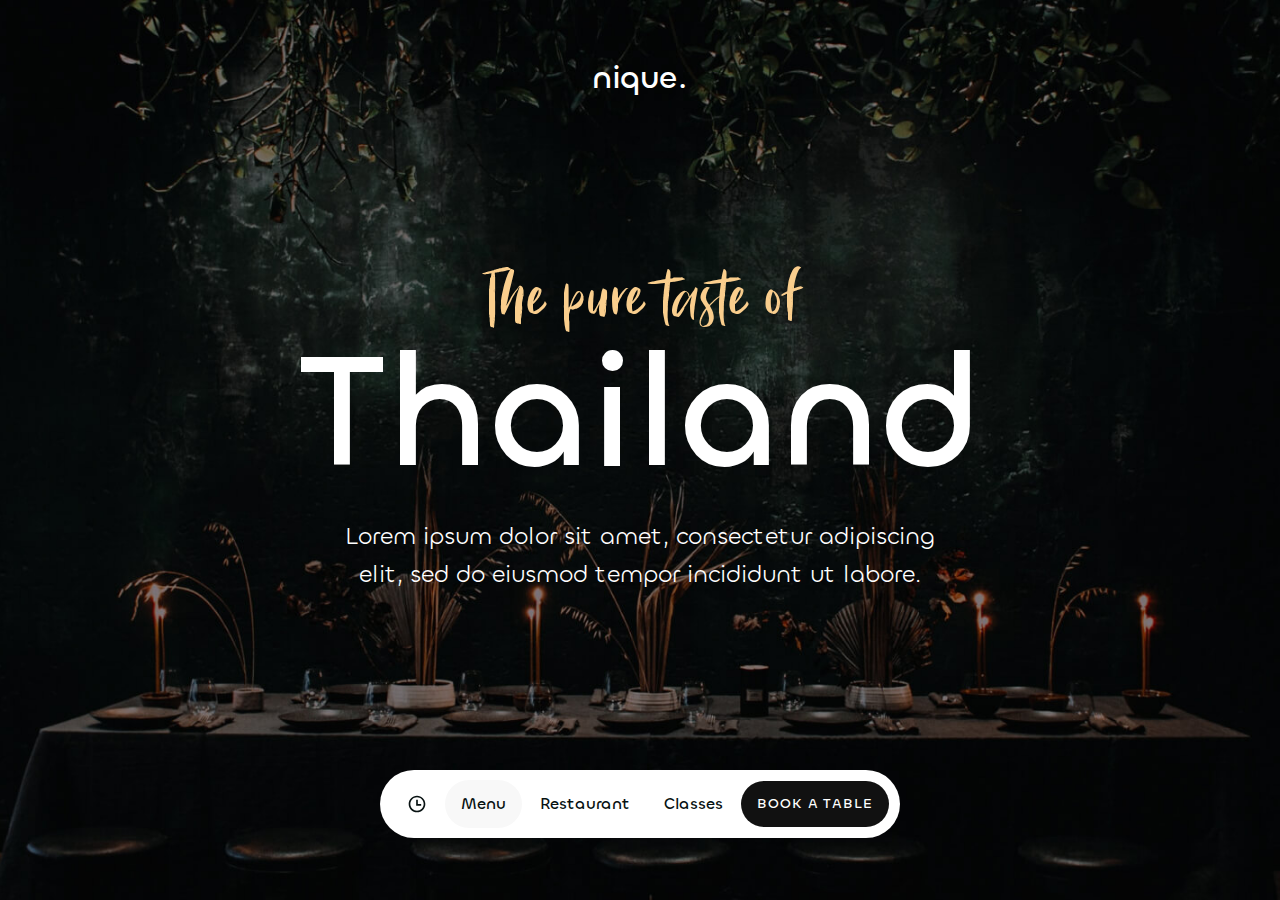
==== index.html @ 68ad3a89 "first commit" ====
<!DOCTYPE html>
<html lang="en">
  <head>
    <meta charset="UTF-8" />
    <meta name="viewport" content="width=device-width, initial-scale=1.0" />
    <title>Nique restaurant</title>
    <link rel="stylesheet" href="./css/main.css" />
  </head>
  <body>
    <header class="header">
      <a class="header-logo" href="#"> nique. </a>
      <div class="header-content">
        <h1 class="header-title">
          The pure taste of
          <span>Thailand</span>
        </h1>
        <p>
          Lorem ipsum dolor sit amet, consectetur adipiscing elit, sed do
          eiusmod tempor incididunt ut labore.
        </p>
      </div>
      <div class="header-nav nav">
				<button class="nav-link">
					<img src="./img/icons/clock.svg" alt="Time table">
				</button>
				<a class="nav-link active" href="#">Menu</a>
				<a class="nav-link" href="#">Restaurant</a>
				<a class="nav-link" href="#">Classes</a>
				<a class="nav-link primary" href="#">Book a Table</a>
				 
			</div>
    </header>
  </body>
</html>
---- css/main.css ----
/* Шрифты */
@import './../fonts/bitter-rose/stylesheet.css';
@import './../fonts/cabinet-grotesk/stylesheet.css';
@import './../fonts/chillax/css/chillax.css';

/* Основные стили */
@import './base/reset.css';
@import './base/base.css';

/* Блоки  */
@import './blocks/header.css';
@import './blocks/nav.css';
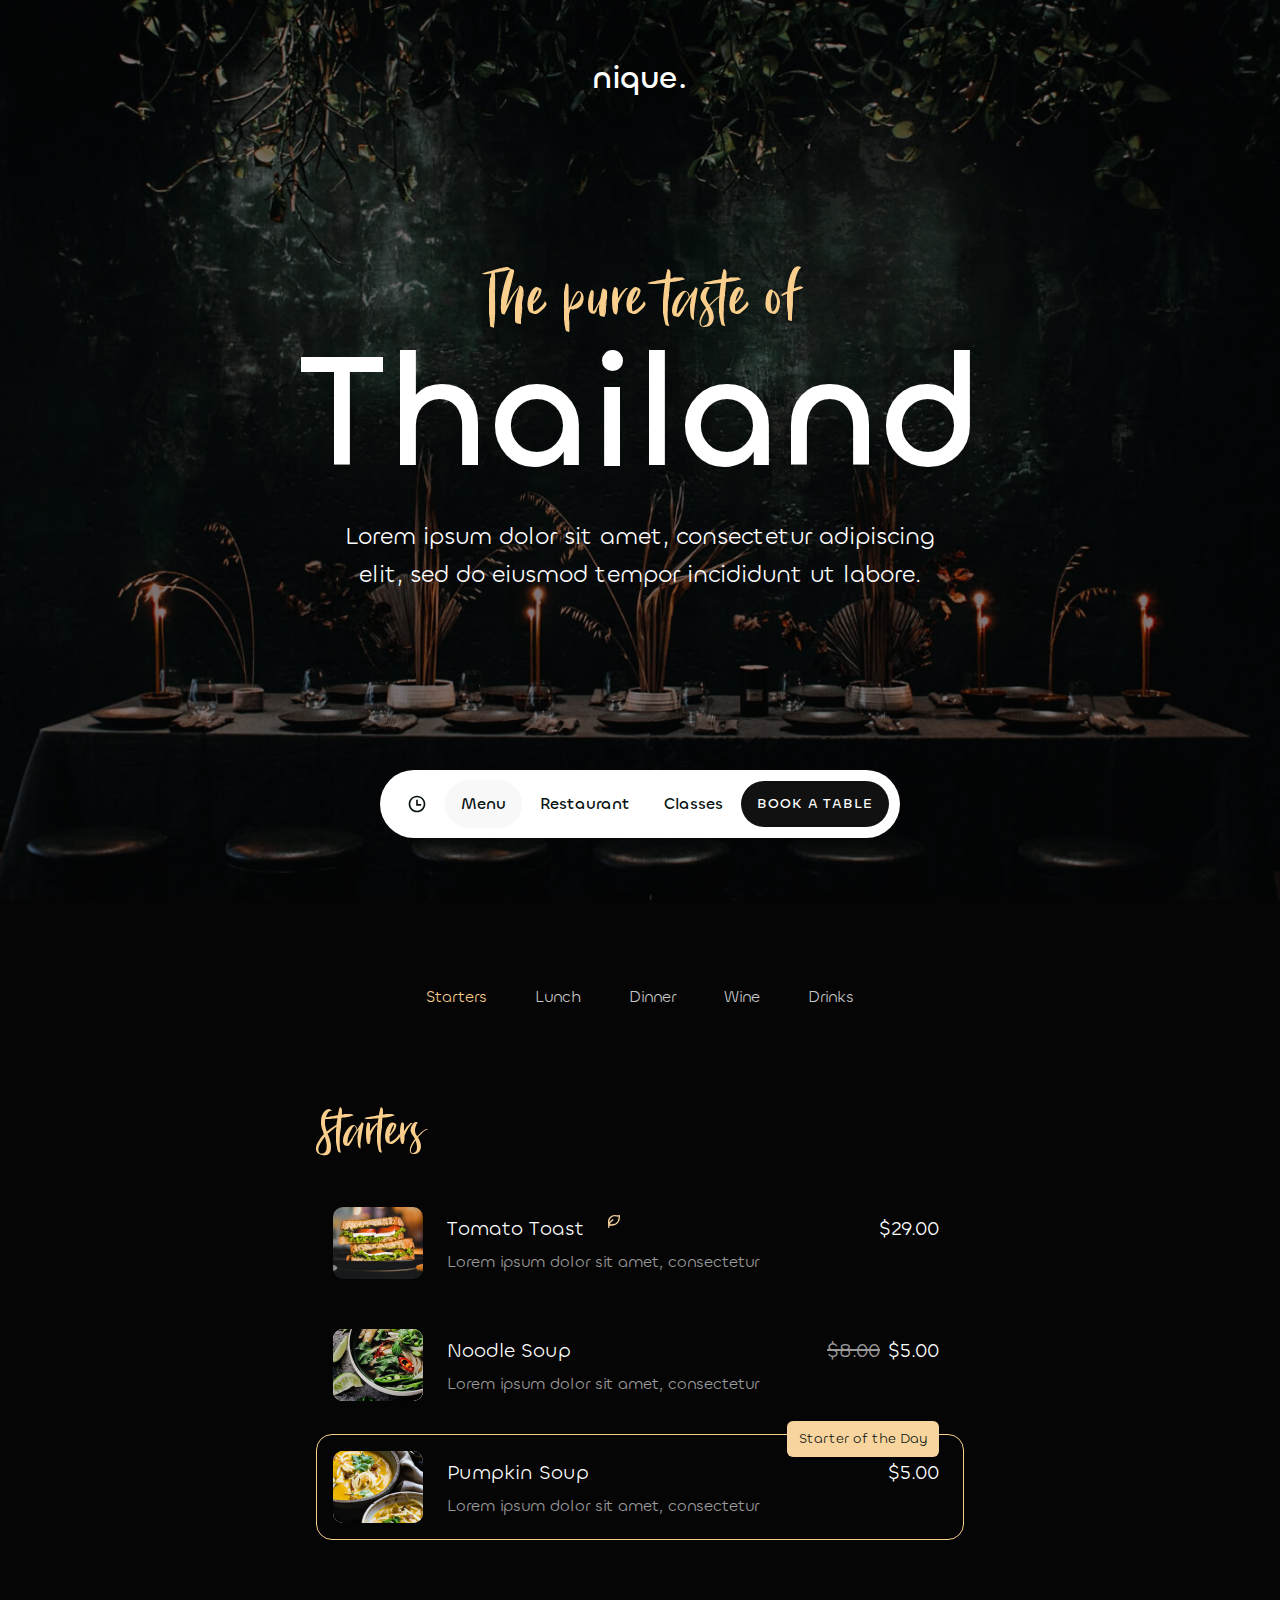
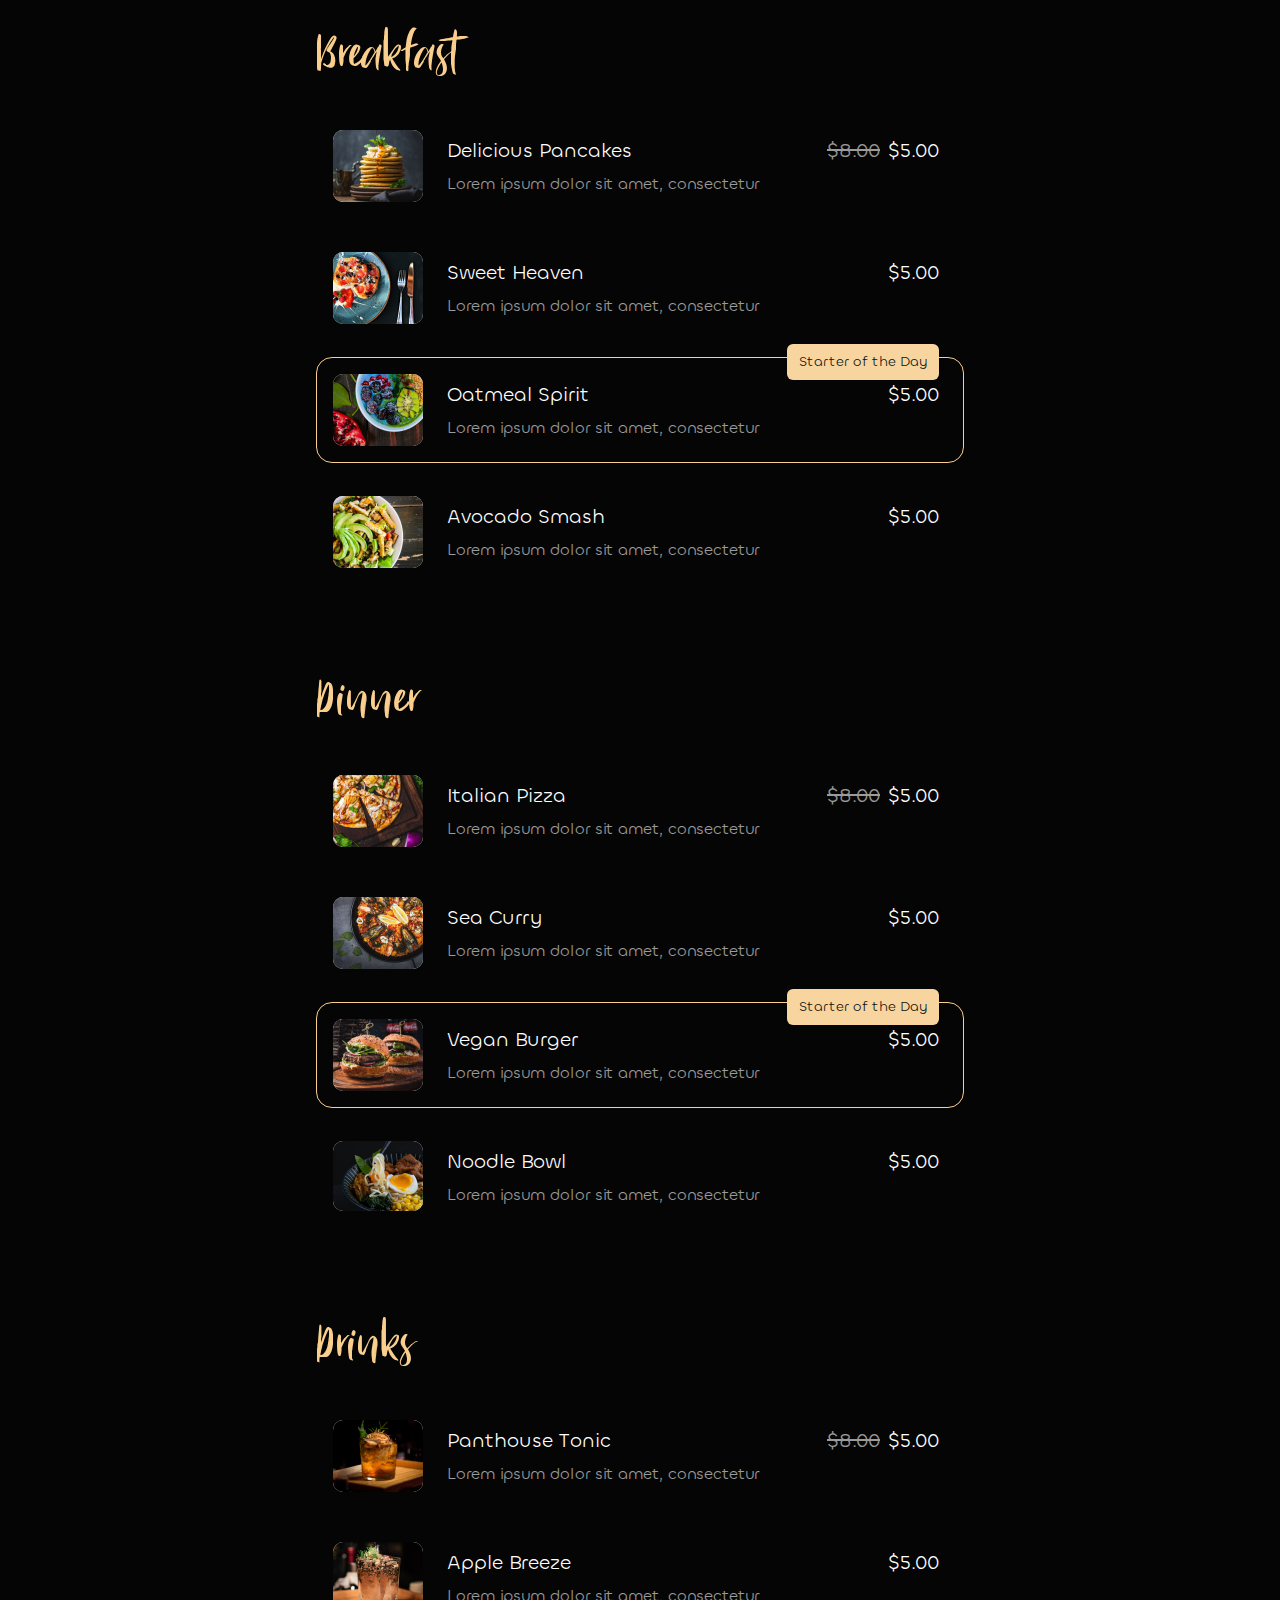
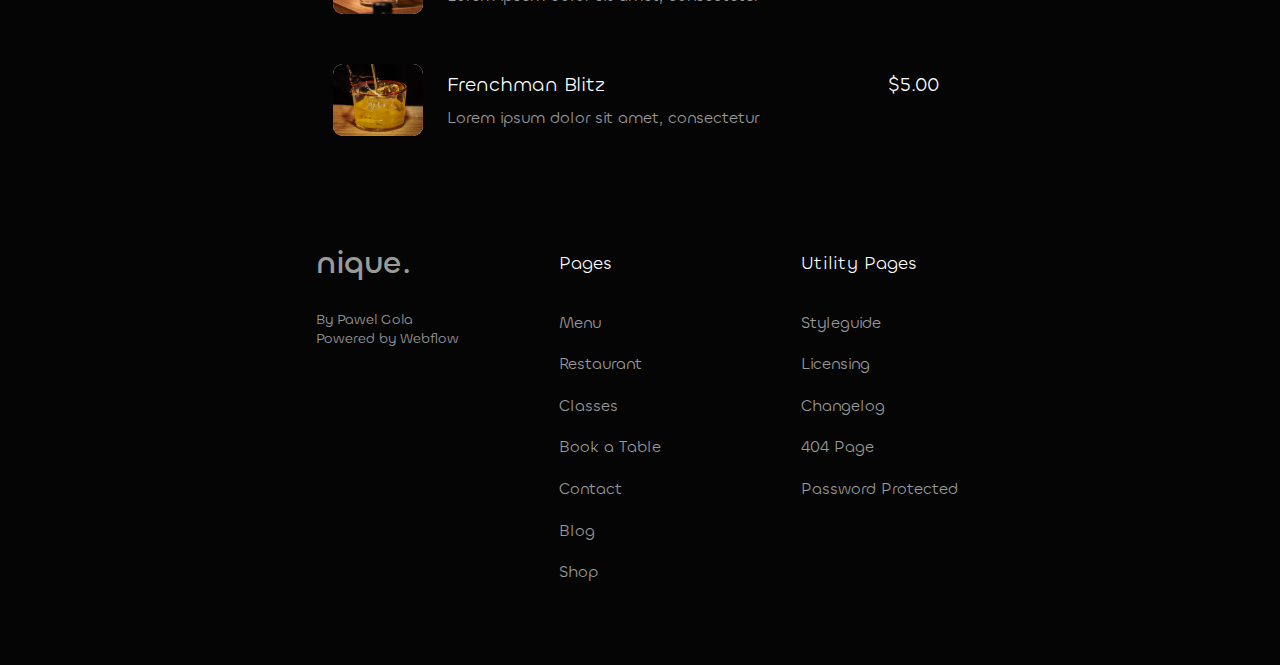
==== commit 8bc83e7f: "add menu" ====
--- a/index.html
+++ b/index.html
@@ -20,15 +20,372 @@
         </p>
       </div>
       <div class="header-nav nav">
-				<button class="nav-link">
-					<img src="./img/icons/clock.svg" alt="Time table">
-				</button>
-				<a class="nav-link active" href="#">Menu</a>
-				<a class="nav-link" href="#">Restaurant</a>
-				<a class="nav-link" href="#">Classes</a>
-				<a class="nav-link primary" href="#">Book a Table</a>
-				 
-			</div>
+        <button class="nav-link">
+          <img src="./img/icons/clock.svg" alt="Time table" />
+        </button>
+        <a class="nav-link active" href="#">Menu</a>
+        <a class="nav-link" href="#">Restaurant</a>
+        <a class="nav-link" href="#">Classes</a>
+        <a class="nav-link primary" href="#">Book a Table</a>
+      </div>
     </header>
+
+    <main class="menu">
+      <div class="container">
+        <nav class="menu-nav">
+          <a class="menu-nav__link active" href="#">Starters</a>
+          <a class="menu-nav__link" href="#">Lunch</a>
+          <a class="menu-nav__link" href="#">Dinner</a>
+          <a class="menu-nav__link" href="#">Wine</a>
+          <a class="menu-nav__link" href="#">Drinks</a>
+        </nav>
+
+        <div class="menu-categoryes">
+          <!-- card -->
+          <div class="category">
+            <h2 class="category__title">Starters</h2>
+
+            <div class="category__product-list">
+              <!-- card -->
+              <article class="product">
+                <div class="product__img">
+                  <img src="./img/menu/image-01.jpg" srcset="./img/menu/image-01@2x.jpg" alt="" />
+                </div>
+
+                <div class="product__info">
+                  <div class="product__info-wrap">
+                    <h3 class="product__title">
+                      Tomato Toast
+                      <img src="./img/icons/leaf.svg" alt="" />
+                    </h3>
+                    <div class="product__price">
+                      <p class="product__price-old"></p>
+                      <p class="product__price-new">$29.00</p>
+                    </div>
+                  </div>
+                  <p class="product__text">
+                    Lorem ipsum dolor sit amet, consectetur
+                  </p>
+                </div>
+                <div class="product-marker hidden">Starter of the Day</div>
+              </article>
+              <!-- copy -->
+              <article class="product">
+                <div class="product__img">
+                  <img src="./img/menu/image-02.jpg" srcset="./img/menu/image-02@2x.jpg" alt="" />
+                </div>
+
+                <div class="product__info">
+                  <div class="product__info-wrap">
+                    <h3 class="product__title">Noodle Soup</h3>
+                    <div class="product__price">
+                      <p class="product__price-old">$8.00</p>
+                      <p class="product__price-new">$5.00</p>
+                    </div>
+                  </div>
+                  <p class="product__text">
+                    Lorem ipsum dolor sit amet, consectetur
+                  </p>
+                </div>
+                <div class="product-marker hidden">Starter of the Day</div>
+              </article>
+
+              <article class="product day">
+                <div class="product__img">
+                  <img src="./img/menu/image-03.jpg" srcset="./img/menu/image-03@2x.jpg" alt="" />
+                </div>
+
+                <div class="product__info">
+                  <div class="product__info-wrap">
+                    <h3 class="product__title">Pumpkin Soup</h3>
+                    <div class="product__price">
+                      <p class="product__price-old"></p>
+                      <p class="product__price-new">$5.00</p>
+                    </div>
+                  </div>
+                  <p class="product__text">
+                    Lorem ipsum dolor sit amet, consectetur
+                  </p>
+                </div>
+                <div class="product-marker">Starter of the Day</div>
+              </article>
+            </div>
+          </div>
+          <!-- copy -->
+          <div class="category">
+            <h2 class="category__title">Breakfast</h2>
+
+            <div class="category__product-list">
+              <article class="product">
+                <div class="product__img">
+                  <img src="./img/menu/image-04.jpg" srcset="./img/menu/image-04@2x.jpg" alt="" />
+                </div>
+
+                <div class="product__info">
+                  <div class="product__info-wrap">
+                    <h3 class="product__title">Delicious Pancakes</h3>
+                    <div class="product__price">
+                      <p class="product__price-old">$8.00</p>
+                      <p class="product__price-new">$5.00</p>
+                    </div>
+                  </div>
+                  <p class="product__text">
+                    Lorem ipsum dolor sit amet, consectetur
+                  </p>
+                </div>
+                <div class="product-marker hidden">Starter of the Day</div>
+              </article>
+
+              <article class="product">
+                <div class="product__img">
+                  <img src="./img/menu/image-05.jpg" srcset="./img/menu/image-05@2x.jpg" alt="" />
+                </div>
+
+                <div class="product__info">
+                  <div class="product__info-wrap">
+                    <h3 class="product__title">Sweet Heaven</h3>
+                    <div class="product__price">
+                      <p class="product__price-old"></p>
+                      <p class="product__price-new">$5.00</p>
+                    </div>
+                  </div>
+                  <p class="product__text">
+                    Lorem ipsum dolor sit amet, consectetur
+                  </p>
+                </div>
+                <div class="product-marker hidden">Starter of the Day</div>
+              </article>
+
+              <article class="product day">
+                <div class="product__img">
+                  <img src="./img/menu/image-06.jpg" srcset="./img/menu/image-06@2x.jpg" alt="" />
+                </div>
+
+                <div class="product__info">
+                  <div class="product__info-wrap">
+                    <h3 class="product__title">Oatmeal Spirit</h3>
+                    <div class="product__price">
+                      <p class="product__price-old"></p>
+                      <p class="product__price-new">$5.00</p>
+                    </div>
+                  </div>
+                  <p class="product__text">
+                    Lorem ipsum dolor sit amet, consectetur
+                  </p>
+                </div>
+                <div class="product-marker">Starter of the Day</div>
+              </article>
+
+              <article class="product">
+                <div class="product__img">
+                  <img src="./img/menu/image-07.jpg" srcset="./img/menu/image-07@2x.jpg" alt="" />
+                </div>
+
+                <div class="product__info">
+                  <div class="product__info-wrap">
+                    <h3 class="product__title">Avocado Smash</h3>
+                    <div class="product__price">
+                      <p class="product__price-old"></p>
+                      <p class="product__price-new">$5.00</p>
+                    </div>
+                  </div>
+                  <p class="product__text">
+                    Lorem ipsum dolor sit amet, consectetur
+                  </p>
+                </div>
+                <div class="product-marker hidden">Starter of the Day</div>
+              </article>
+            </div>
+          </div>
+
+          <div class="category">
+            <h2 class="category__title">Dinner</h2>
+
+            <div class="category__product-list">
+              <article class="product">
+                <div class="product__img">
+                  <img src="./img/menu/image-08.jpg" srcset="./img/menu/image-08@2x.jpg" alt="" />
+                </div>
+
+                <div class="product__info">
+                  <div class="product__info-wrap">
+                    <h3 class="product__title">Italian Pizza</h3>
+                    <div class="product__price">
+                      <p class="product__price-old">$8.00</p>
+                      <p class="product__price-new">$5.00</p>
+                    </div>
+                  </div>
+                  <p class="product__text">
+                    Lorem ipsum dolor sit amet, consectetur
+                  </p>
+                </div>
+                <div class="product-marker hidden">Starter of the Day</div>
+              </article>
+
+              <article class="product">
+                <div class="product__img">
+                  <img src="./img/menu/image-09.jpg" srcset="./img/menu/image-09@2x.jpg" alt="" />
+                </div>
+
+                <div class="product__info">
+                  <div class="product__info-wrap">
+                    <h3 class="product__title">Sea Curry</h3>
+                    <div class="product__price">
+                      <p class="product__price-old"></p>
+                      <p class="product__price-new">$5.00</p>
+                    </div>
+                  </div>
+                  <p class="product__text">
+                    Lorem ipsum dolor sit amet, consectetur
+                  </p>
+                </div>
+                <div class="product-marker hidden">Starter of the Day</div>
+              </article>
+
+              <article class="product day">
+                <div class="product__img">
+                  <img src="./img/menu/image-10.jpg" srcset="./img/menu/image-10@2x.jpg" alt="" />
+                </div>
+
+                <div class="product__info">
+                  <div class="product__info-wrap">
+                    <h3 class="product__title">Vegan Burger</h3>
+                    <div class="product__price">
+                      <p class="product__price-old"></p>
+                      <p class="product__price-new">$5.00</p>
+                    </div>
+                  </div>
+                  <p class="product__text">
+                    Lorem ipsum dolor sit amet, consectetur
+                  </p>
+                </div>
+                <div class="product-marker">Starter of the Day</div>
+              </article>
+
+              <article class="product">
+                <div class="product__img">
+                  <img src="./img/menu/image-11.jpg" srcset="./img/menu/image-11@2x.jpg" alt="" />
+                </div>
+
+                <div class="product__info">
+                  <div class="product__info-wrap">
+                    <h3 class="product__title">Noodle Bowl</h3>
+                    <div class="product__price">
+                      <p class="product__price-old"></p>
+                      <p class="product__price-new">$5.00</p>
+                    </div>
+                  </div>
+                  <p class="product__text">
+                    Lorem ipsum dolor sit amet, consectetur
+                  </p>
+                </div>
+                <div class="product-marker hidden">Starter of the Day</div>
+              </article>
+            </div>
+          </div>
+
+          <div class="category">
+            <h2 class="category__title">Drinks</h2>
+            <div class="category__product-list">
+              <article class="product">
+                <div class="product__img">
+                  <img src="./img/menu/image-12.jpg" srcset="./img/menu/image-12@2x.jpg" alt="" />
+                </div>
+
+                <div class="product__info">
+                  <div class="product__info-wrap">
+                    <h3 class="product__title">Panthouse Tonic</h3>
+                    <div class="product__price">
+                      <p class="product__price-old">$8.00</p>
+                      <p class="product__price-new">$5.00</p>
+                    </div>
+                  </div>
+                  <p class="product__text">
+                    Lorem ipsum dolor sit amet, consectetur
+                  </p>
+                </div>
+                <div class="product-marker hidden">Starter of the Day</div>
+              </article>
+
+              <article class="product">
+                <div class="product__img">
+                  <img src="./img/menu/image-13.jpg" srcset="./img/menu/image-13@2x.jpg" alt="" />
+                </div>
+
+                <div class="product__info">
+                  <div class="product__info-wrap">
+                    <h3 class="product__title">Apple Breeze</h3>
+                    <div class="product__price">
+                      <p class="product__price-old"></p>
+                      <p class="product__price-new">$5.00</p>
+                    </div>
+                  </div>
+                  <p class="product__text">
+                    Lorem ipsum dolor sit amet, consectetur
+                  </p>
+                </div>
+                <div class="product-marker hidden">Starter of the Day</div>
+              </article>
+
+              <article class="product">
+                <div class="product__img">
+                  <img src="./img/menu/image-14.jpg" srcset="./img/menu/image-14@2x.jpg" alt="" />
+                </div>
+
+                <div class="product__info">
+                  <div class="product__info-wrap">
+                    <h3 class="product__title">Frenchman Blitz</h3>
+                    <div class="product__price">
+                      <p class="product__price-old"></p>
+                      <p class="product__price-new">$5.00</p>
+                    </div>
+                  </div>
+                  <p class="product__text">
+                    Lorem ipsum dolor sit amet, consectetur
+                  </p>
+                </div>
+                <div class="product-marker hidden">Starter of the Day</div>
+              </article>
+            </div>
+          </div>
+        </div>
+      </div>
+    </main>
+
+    <footer class="footer">
+      <div class="container footer__container">
+        <div class="footer__desc">
+          <a class="footer-logo" href="#"> nique. </a>
+          <p>
+            By Pawel Gola
+            <span> Powered by Webflow </span>
+          </p>
+        </div>
+
+        <div class="footer__pages">
+          <h2 class="footer__pages-title">Pages</h2>
+          <nav class="footer__pages-nav">
+            <a class="footer__pages-nav-link" href="#">Menu</a>
+            <a class="footer__pages-nav-link" href="#">Restaurant</a>
+            <a class="footer__pages-nav-link" href="#">Classes</a>
+            <a class="footer__pages-nav-link" href="#">Book a Table</a>
+            <a class="footer__pages-nav-link" href="#">Contact</a>
+            <a class="footer__pages-nav-link" href="#">Blog</a>
+            <a class="footer__pages-nav-link" href="#">Shop</a>
+          </nav>
+        </div>
+
+        <div class="footer__utility">
+          <h2 class="footer__utility-title">Utility Pages</h2>
+          <nav class="footer__utility-nav">
+            <a class="footer__utility-nav-link" href="#">Styleguide</a>
+            <a class="footer__utility-nav-link" href="#">Licensing</a>
+            <a class="footer__utility-nav-link" href="#">Changelog</a>
+            <a class="footer__utility-nav-link" href="#">404 Page</a>
+            <a class="footer__utility-nav-link" href="#">Password Protected</a>
+          </nav>
+        </div>
+      </div>
+    </footer>
   </body>
 </html>
--- a/css/main.css
+++ b/css/main.css
@@ -10,4 +10,8 @@
 /* Блоки  */
 @import './blocks/header.css';
 @import './blocks/nav.css';
+@import './blocks/menu.css';
+@import './blocks/category.css';
+@import './blocks/product.css';
+@import './blocks/footer.css';
 
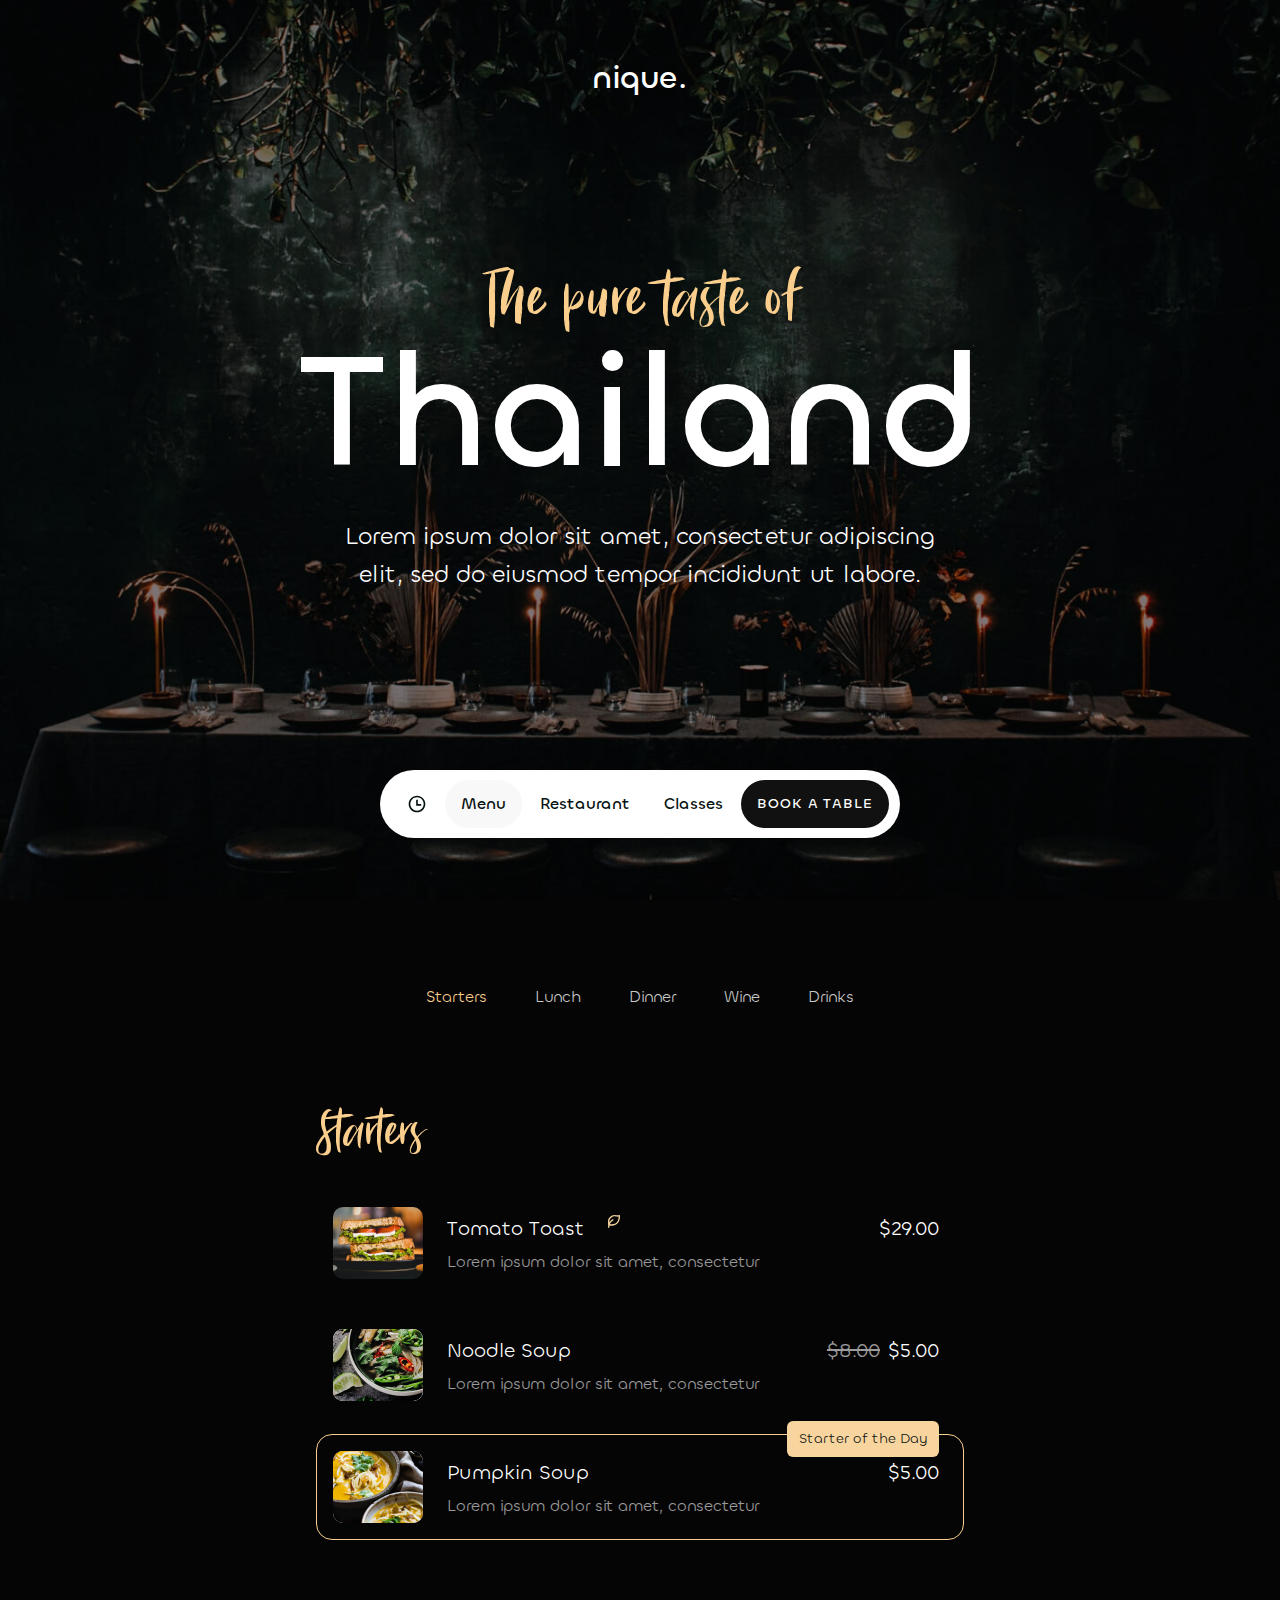
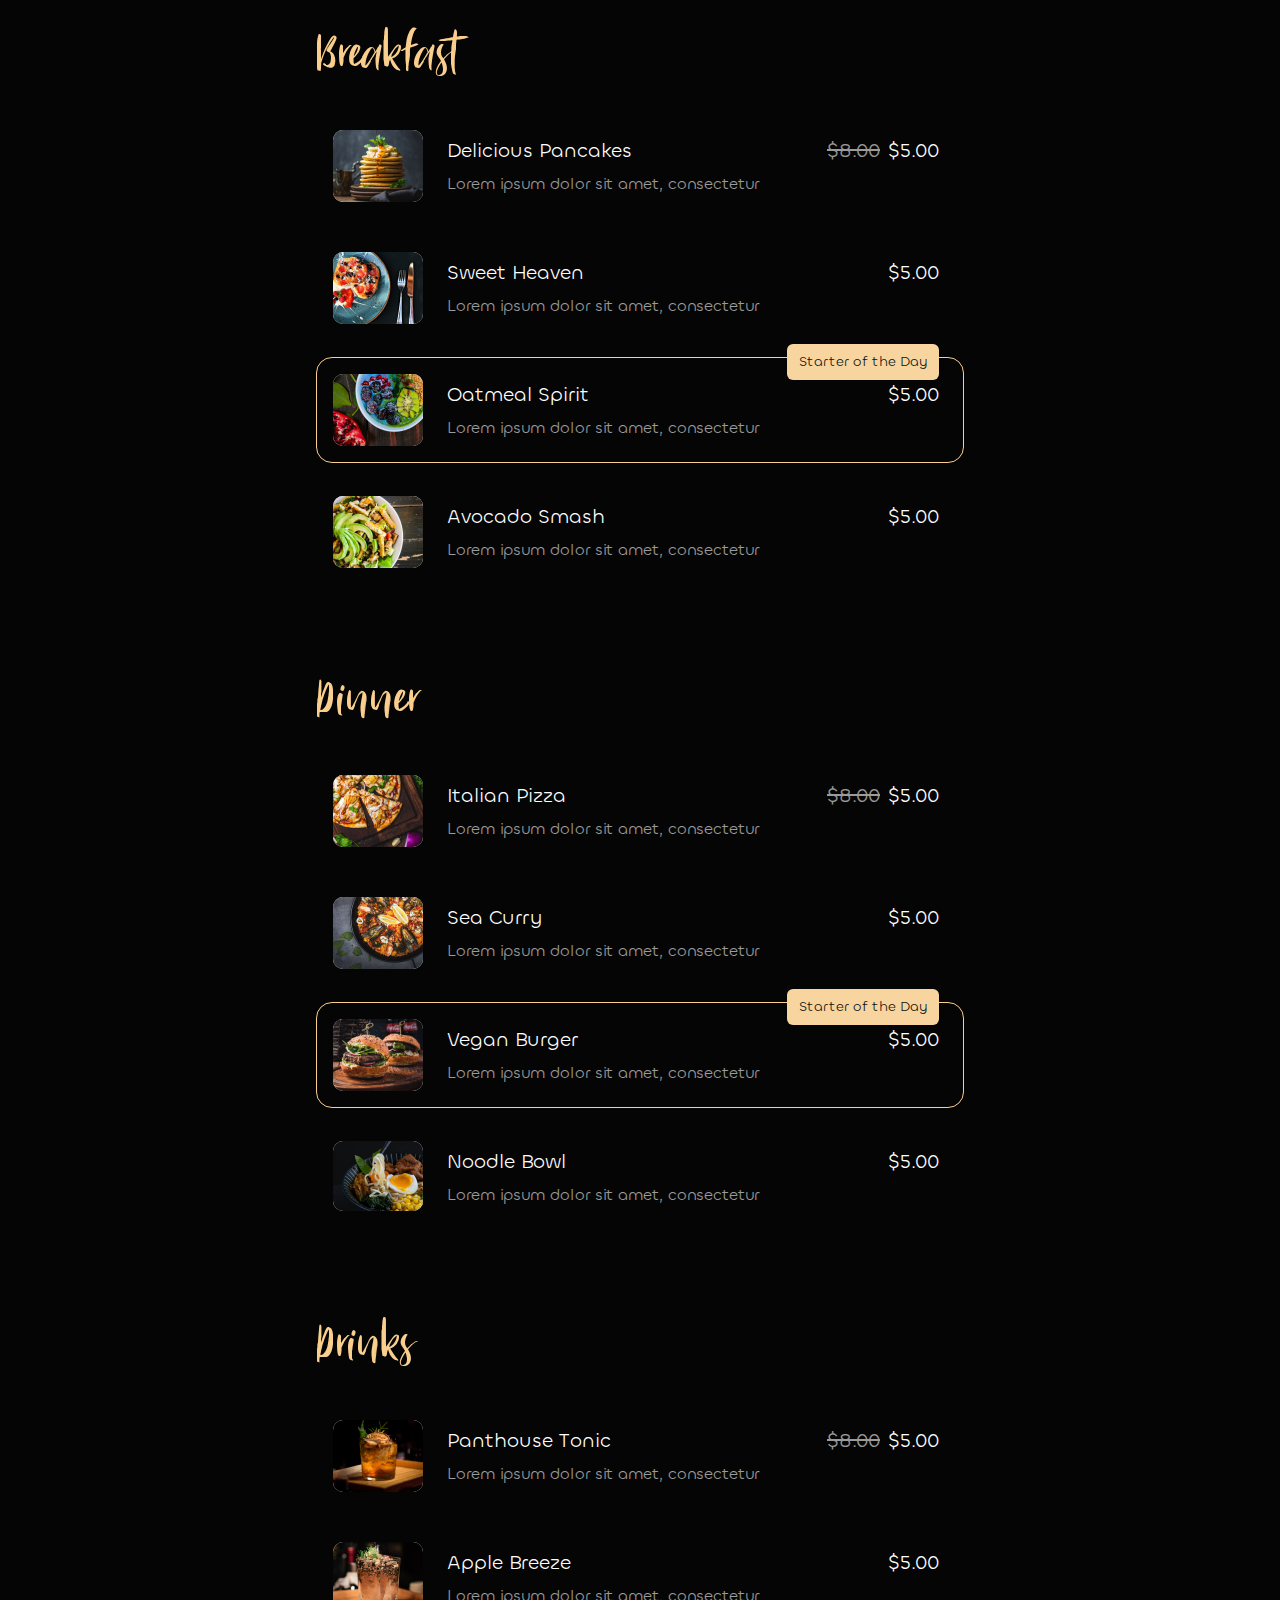
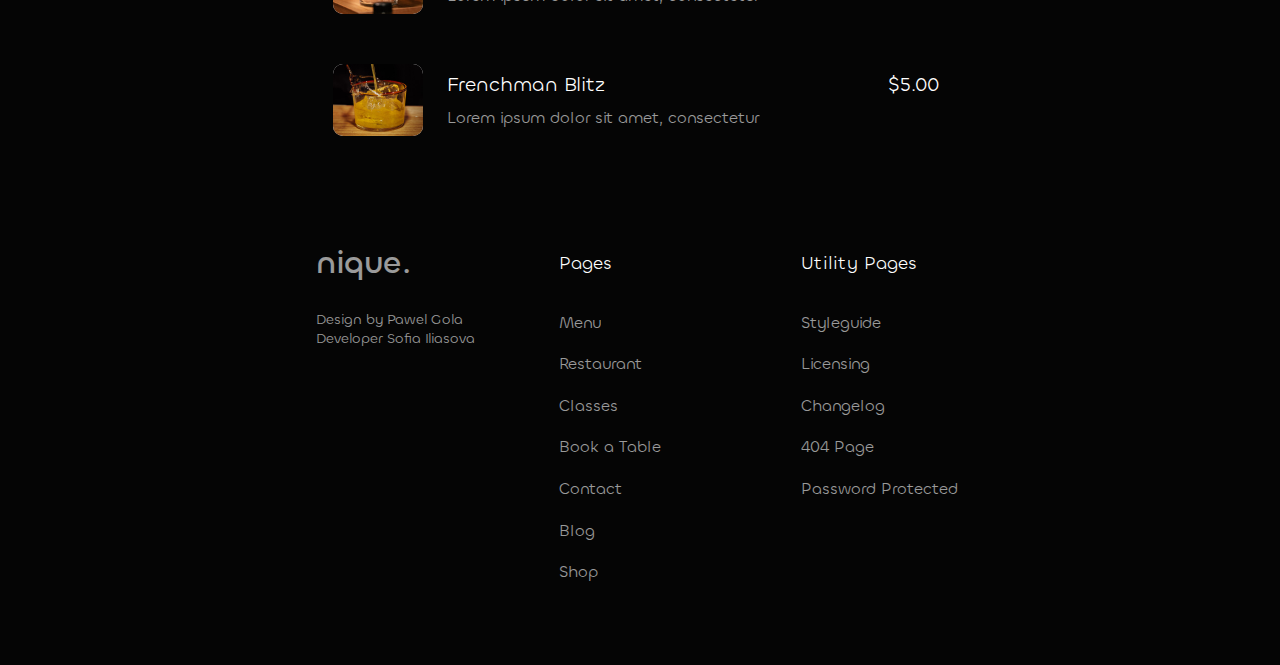
==== commit 64f6a912: "add Developer Sofia Iliasova" ====
--- a/index.html
+++ b/index.html
@@ -357,8 +357,8 @@
         <div class="footer__desc">
           <a class="footer-logo" href="#"> nique. </a>
           <p>
-            By Pawel Gola
-            <span> Powered by Webflow </span>
+            Design by Pawel Gola
+            <span>Developer Sofia Iliasova </span>
           </p>
         </div>
 
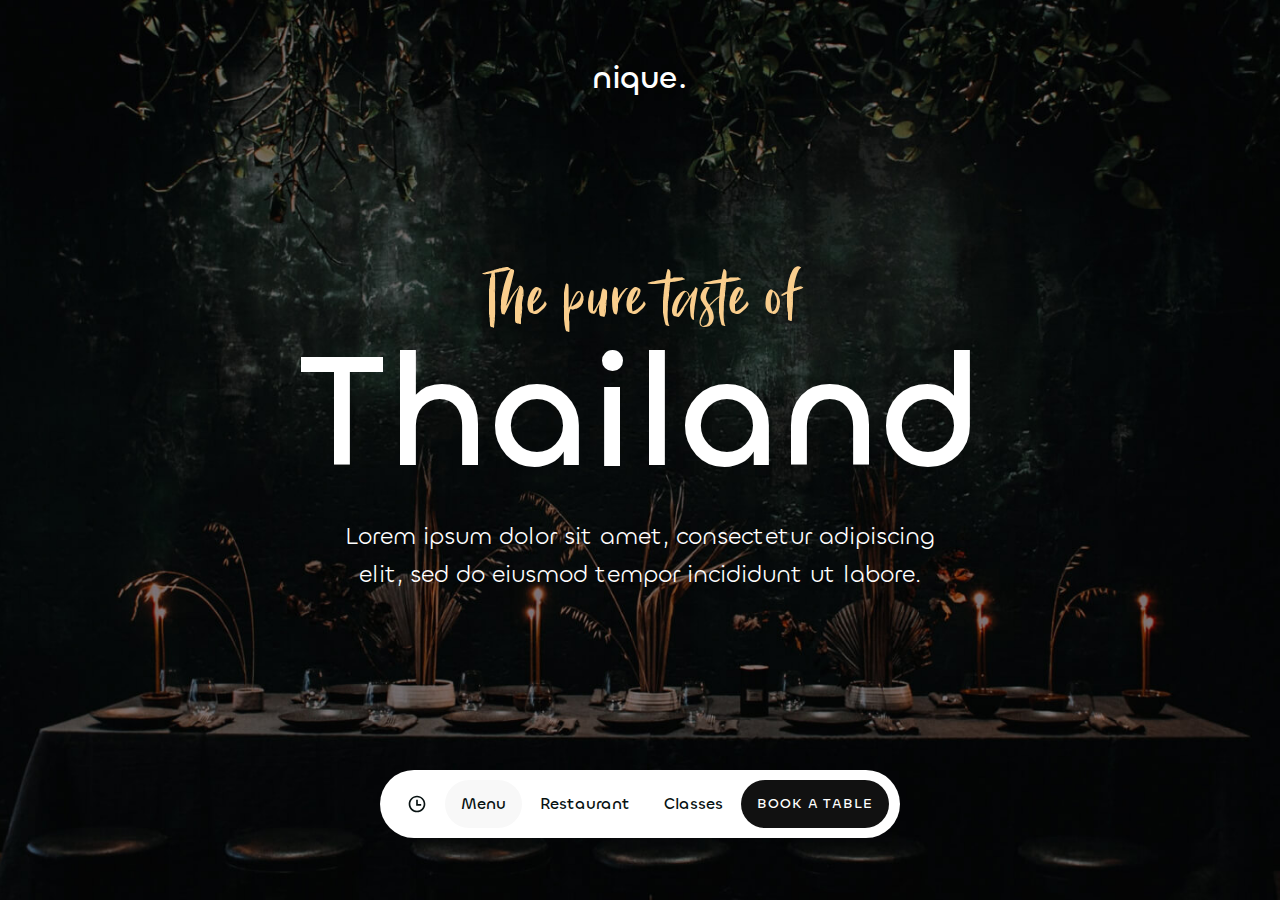
==== commit 63c9edbe: "add menu-page, adaptiv" ====
--- a/index.html
+++ b/index.html
@@ -7,385 +7,29 @@
     <link rel="stylesheet" href="./css/main.css" />
   </head>
   <body>
-    <header class="header">
-      <a class="header-logo" href="#"> nique. </a>
-      <div class="header-content">
-        <h1 class="header-title">
-          The pure taste of
-          <span>Thailand</span>
+    <main class="home">
+      <a class="home__header-logo" href="#"> nique. </a>
+      <div class="home__content">
+        <h1 class="home__title">
+          <span class="home__title_small">
+            The pure taste of
+          </span>
+          Thailand
         </h1>
-        <p>
+        <p class="home__text">
           Lorem ipsum dolor sit amet, consectetur adipiscing elit, sed do
           eiusmod tempor incididunt ut labore.
         </p>
       </div>
-      <div class="header-nav nav">
+      <div class="home__nav nav">
         <button class="nav-link">
           <img src="./img/icons/clock.svg" alt="Time table" />
         </button>
-        <a class="nav-link active" href="#">Menu</a>
+        <a class="nav-link active" href="./pages/menu.html">Menu</a>
         <a class="nav-link" href="#">Restaurant</a>
         <a class="nav-link" href="#">Classes</a>
         <a class="nav-link primary" href="#">Book a Table</a>
       </div>
-    </header>
-
-    <main class="menu">
-      <div class="container">
-        <nav class="menu-nav">
-          <a class="menu-nav__link active" href="#">Starters</a>
-          <a class="menu-nav__link" href="#">Lunch</a>
-          <a class="menu-nav__link" href="#">Dinner</a>
-          <a class="menu-nav__link" href="#">Wine</a>
-          <a class="menu-nav__link" href="#">Drinks</a>
-        </nav>
-
-        <div class="menu-categoryes">
-          <!-- card -->
-          <div class="category">
-            <h2 class="category__title">Starters</h2>
-
-            <div class="category__product-list">
-              <!-- card -->
-              <article class="product">
-                <div class="product__img">
-                  <img src="./img/menu/image-01.jpg" srcset="./img/menu/image-01@2x.jpg" alt="" />
-                </div>
-
-                <div class="product__info">
-                  <div class="product__info-wrap">
-                    <h3 class="product__title">
-                      Tomato Toast
-                      <img src="./img/icons/leaf.svg" alt="" />
-                    </h3>
-                    <div class="product__price">
-                      <p class="product__price-old"></p>
-                      <p class="product__price-new">$29.00</p>
-                    </div>
-                  </div>
-                  <p class="product__text">
-                    Lorem ipsum dolor sit amet, consectetur
-                  </p>
-                </div>
-                <div class="product-marker hidden">Starter of the Day</div>
-              </article>
-              <!-- copy -->
-              <article class="product">
-                <div class="product__img">
-                  <img src="./img/menu/image-02.jpg" srcset="./img/menu/image-02@2x.jpg" alt="" />
-                </div>
-
-                <div class="product__info">
-                  <div class="product__info-wrap">
-                    <h3 class="product__title">Noodle Soup</h3>
-                    <div class="product__price">
-                      <p class="product__price-old">$8.00</p>
-                      <p class="product__price-new">$5.00</p>
-                    </div>
-                  </div>
-                  <p class="product__text">
-                    Lorem ipsum dolor sit amet, consectetur
-                  </p>
-                </div>
-                <div class="product-marker hidden">Starter of the Day</div>
-              </article>
-
-              <article class="product day">
-                <div class="product__img">
-                  <img src="./img/menu/image-03.jpg" srcset="./img/menu/image-03@2x.jpg" alt="" />
-                </div>
-
-                <div class="product__info">
-                  <div class="product__info-wrap">
-                    <h3 class="product__title">Pumpkin Soup</h3>
-                    <div class="product__price">
-                      <p class="product__price-old"></p>
-                      <p class="product__price-new">$5.00</p>
-                    </div>
-                  </div>
-                  <p class="product__text">
-                    Lorem ipsum dolor sit amet, consectetur
-                  </p>
-                </div>
-                <div class="product-marker">Starter of the Day</div>
-              </article>
-            </div>
-          </div>
-          <!-- copy -->
-          <div class="category">
-            <h2 class="category__title">Breakfast</h2>
-
-            <div class="category__product-list">
-              <article class="product">
-                <div class="product__img">
-                  <img src="./img/menu/image-04.jpg" srcset="./img/menu/image-04@2x.jpg" alt="" />
-                </div>
-
-                <div class="product__info">
-                  <div class="product__info-wrap">
-                    <h3 class="product__title">Delicious Pancakes</h3>
-                    <div class="product__price">
-                      <p class="product__price-old">$8.00</p>
-                      <p class="product__price-new">$5.00</p>
-                    </div>
-                  </div>
-                  <p class="product__text">
-                    Lorem ipsum dolor sit amet, consectetur
-                  </p>
-                </div>
-                <div class="product-marker hidden">Starter of the Day</div>
-              </article>
-
-              <article class="product">
-                <div class="product__img">
-                  <img src="./img/menu/image-05.jpg" srcset="./img/menu/image-05@2x.jpg" alt="" />
-                </div>
-
-                <div class="product__info">
-                  <div class="product__info-wrap">
-                    <h3 class="product__title">Sweet Heaven</h3>
-                    <div class="product__price">
-                      <p class="product__price-old"></p>
-                      <p class="product__price-new">$5.00</p>
-                    </div>
-                  </div>
-                  <p class="product__text">
-                    Lorem ipsum dolor sit amet, consectetur
-                  </p>
-                </div>
-                <div class="product-marker hidden">Starter of the Day</div>
-              </article>
-
-              <article class="product day">
-                <div class="product__img">
-                  <img src="./img/menu/image-06.jpg" srcset="./img/menu/image-06@2x.jpg" alt="" />
-                </div>
-
-                <div class="product__info">
-                  <div class="product__info-wrap">
-                    <h3 class="product__title">Oatmeal Spirit</h3>
-                    <div class="product__price">
-                      <p class="product__price-old"></p>
-                      <p class="product__price-new">$5.00</p>
-                    </div>
-                  </div>
-                  <p class="product__text">
-                    Lorem ipsum dolor sit amet, consectetur
-                  </p>
-                </div>
-                <div class="product-marker">Starter of the Day</div>
-              </article>
-
-              <article class="product">
-                <div class="product__img">
-                  <img src="./img/menu/image-07.jpg" srcset="./img/menu/image-07@2x.jpg" alt="" />
-                </div>
-
-                <div class="product__info">
-                  <div class="product__info-wrap">
-                    <h3 class="product__title">Avocado Smash</h3>
-                    <div class="product__price">
-                      <p class="product__price-old"></p>
-                      <p class="product__price-new">$5.00</p>
-                    </div>
-                  </div>
-                  <p class="product__text">
-                    Lorem ipsum dolor sit amet, consectetur
-                  </p>
-                </div>
-                <div class="product-marker hidden">Starter of the Day</div>
-              </article>
-            </div>
-          </div>
-
-          <div class="category">
-            <h2 class="category__title">Dinner</h2>
-
-            <div class="category__product-list">
-              <article class="product">
-                <div class="product__img">
-                  <img src="./img/menu/image-08.jpg" srcset="./img/menu/image-08@2x.jpg" alt="" />
-                </div>
-
-                <div class="product__info">
-                  <div class="product__info-wrap">
-                    <h3 class="product__title">Italian Pizza</h3>
-                    <div class="product__price">
-                      <p class="product__price-old">$8.00</p>
-                      <p class="product__price-new">$5.00</p>
-                    </div>
-                  </div>
-                  <p class="product__text">
-                    Lorem ipsum dolor sit amet, consectetur
-                  </p>
-                </div>
-                <div class="product-marker hidden">Starter of the Day</div>
-              </article>
-
-              <article class="product">
-                <div class="product__img">
-                  <img src="./img/menu/image-09.jpg" srcset="./img/menu/image-09@2x.jpg" alt="" />
-                </div>
-
-                <div class="product__info">
-                  <div class="product__info-wrap">
-                    <h3 class="product__title">Sea Curry</h3>
-                    <div class="product__price">
-                      <p class="product__price-old"></p>
-                      <p class="product__price-new">$5.00</p>
-                    </div>
-                  </div>
-                  <p class="product__text">
-                    Lorem ipsum dolor sit amet, consectetur
-                  </p>
-                </div>
-                <div class="product-marker hidden">Starter of the Day</div>
-              </article>
-
-              <article class="product day">
-                <div class="product__img">
-                  <img src="./img/menu/image-10.jpg" srcset="./img/menu/image-10@2x.jpg" alt="" />
-                </div>
-
-                <div class="product__info">
-                  <div class="product__info-wrap">
-                    <h3 class="product__title">Vegan Burger</h3>
-                    <div class="product__price">
-                      <p class="product__price-old"></p>
-                      <p class="product__price-new">$5.00</p>
-                    </div>
-                  </div>
-                  <p class="product__text">
-                    Lorem ipsum dolor sit amet, consectetur
-                  </p>
-                </div>
-                <div class="product-marker">Starter of the Day</div>
-              </article>
-
-              <article class="product">
-                <div class="product__img">
-                  <img src="./img/menu/image-11.jpg" srcset="./img/menu/image-11@2x.jpg" alt="" />
-                </div>
-
-                <div class="product__info">
-                  <div class="product__info-wrap">
-                    <h3 class="product__title">Noodle Bowl</h3>
-                    <div class="product__price">
-                      <p class="product__price-old"></p>
-                      <p class="product__price-new">$5.00</p>
-                    </div>
-                  </div>
-                  <p class="product__text">
-                    Lorem ipsum dolor sit amet, consectetur
-                  </p>
-                </div>
-                <div class="product-marker hidden">Starter of the Day</div>
-              </article>
-            </div>
-          </div>
-
-          <div class="category">
-            <h2 class="category__title">Drinks</h2>
-            <div class="category__product-list">
-              <article class="product">
-                <div class="product__img">
-                  <img src="./img/menu/image-12.jpg" srcset="./img/menu/image-12@2x.jpg" alt="" />
-                </div>
-
-                <div class="product__info">
-                  <div class="product__info-wrap">
-                    <h3 class="product__title">Panthouse Tonic</h3>
-                    <div class="product__price">
-                      <p class="product__price-old">$8.00</p>
-                      <p class="product__price-new">$5.00</p>
-                    </div>
-                  </div>
-                  <p class="product__text">
-                    Lorem ipsum dolor sit amet, consectetur
-                  </p>
-                </div>
-                <div class="product-marker hidden">Starter of the Day</div>
-              </article>
-
-              <article class="product">
-                <div class="product__img">
-                  <img src="./img/menu/image-13.jpg" srcset="./img/menu/image-13@2x.jpg" alt="" />
-                </div>
-
-                <div class="product__info">
-                  <div class="product__info-wrap">
-                    <h3 class="product__title">Apple Breeze</h3>
-                    <div class="product__price">
-                      <p class="product__price-old"></p>
-                      <p class="product__price-new">$5.00</p>
-                    </div>
-                  </div>
-                  <p class="product__text">
-                    Lorem ipsum dolor sit amet, consectetur
-                  </p>
-                </div>
-                <div class="product-marker hidden">Starter of the Day</div>
-              </article>
-
-              <article class="product">
-                <div class="product__img">
-                  <img src="./img/menu/image-14.jpg" srcset="./img/menu/image-14@2x.jpg" alt="" />
-                </div>
-
-                <div class="product__info">
-                  <div class="product__info-wrap">
-                    <h3 class="product__title">Frenchman Blitz</h3>
-                    <div class="product__price">
-                      <p class="product__price-old"></p>
-                      <p class="product__price-new">$5.00</p>
-                    </div>
-                  </div>
-                  <p class="product__text">
-                    Lorem ipsum dolor sit amet, consectetur
-                  </p>
-                </div>
-                <div class="product-marker hidden">Starter of the Day</div>
-              </article>
-            </div>
-          </div>
-        </div>
-      </div>
     </main>
-
-    <footer class="footer">
-      <div class="container footer__container">
-        <div class="footer__desc">
-          <a class="footer-logo" href="#"> nique. </a>
-          <p>
-            Design by Pawel Gola
-            <span>Developer Sofia Iliasova </span>
-          </p>
-        </div>
-
-        <div class="footer__pages">
-          <h2 class="footer__pages-title">Pages</h2>
-          <nav class="footer__pages-nav">
-            <a class="footer__pages-nav-link" href="#">Menu</a>
-            <a class="footer__pages-nav-link" href="#">Restaurant</a>
-            <a class="footer__pages-nav-link" href="#">Classes</a>
-            <a class="footer__pages-nav-link" href="#">Book a Table</a>
-            <a class="footer__pages-nav-link" href="#">Contact</a>
-            <a class="footer__pages-nav-link" href="#">Blog</a>
-            <a class="footer__pages-nav-link" href="#">Shop</a>
-          </nav>
-        </div>
-
-        <div class="footer__utility">
-          <h2 class="footer__utility-title">Utility Pages</h2>
-          <nav class="footer__utility-nav">
-            <a class="footer__utility-nav-link" href="#">Styleguide</a>
-            <a class="footer__utility-nav-link" href="#">Licensing</a>
-            <a class="footer__utility-nav-link" href="#">Changelog</a>
-            <a class="footer__utility-nav-link" href="#">404 Page</a>
-            <a class="footer__utility-nav-link" href="#">Password Protected</a>
-          </nav>
-        </div>
-      </div>
-    </footer>
   </body>
 </html>
--- a/css/main.css
+++ b/css/main.css
@@ -8,10 +8,11 @@
 @import './base/base.css';
 
 /* Блоки  */
+@import './blocks/home.css';
 @import './blocks/header.css';
 @import './blocks/nav.css';
-@import './blocks/menu.css';
 @import './blocks/category.css';
 @import './blocks/product.css';
 @import './blocks/footer.css';
+@import './blocks/menu.css';
 
